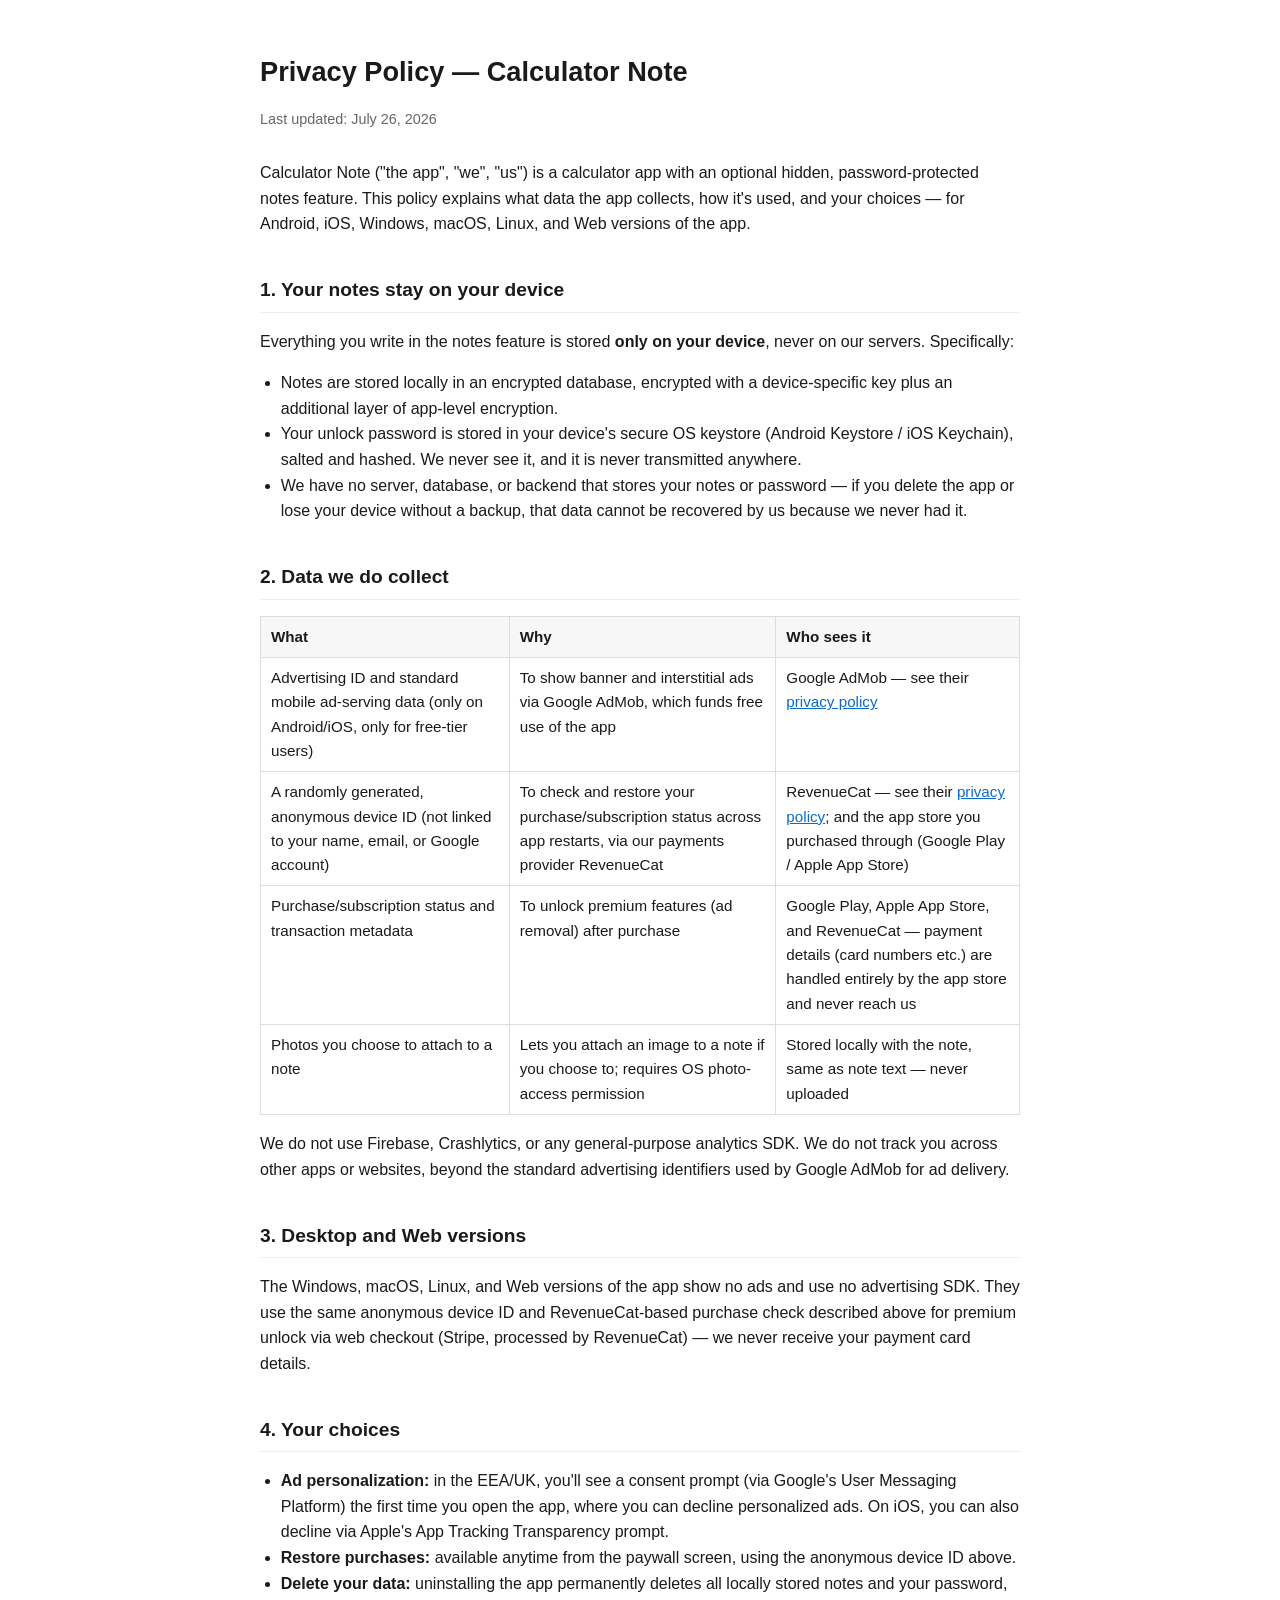
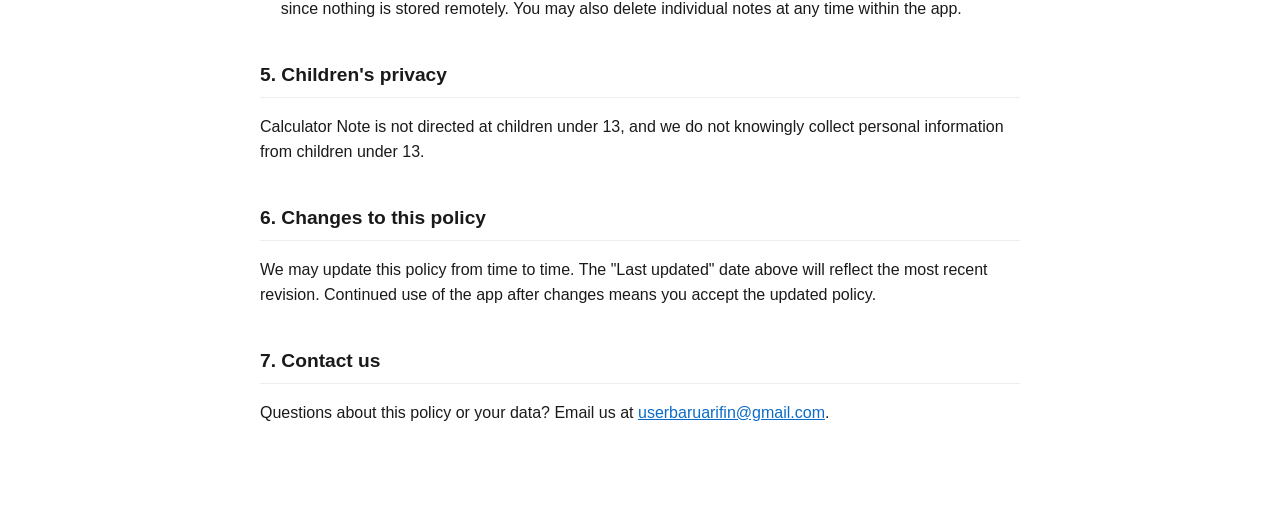
==== privacy_policy.html @ f658d372 "Add files via upload" ====
<!doctype html>
<html lang="en">
<head>
<meta charset="utf-8">
<meta name="viewport" content="width=device-width, initial-scale=1">
<title>Privacy Policy — Calculator Note</title>
<style>
  body { font-family: -apple-system, BlinkMacSystemFont, "Segoe UI", Roboto, Helvetica, Arial, sans-serif; max-width: 760px; margin: 0 auto; padding: 32px 20px 80px; line-height: 1.6; color: #1a1a1a; }
  h1 { font-size: 1.7em; margin-bottom: 0.2em; }
  .updated { color: #666; font-size: 0.9em; margin-bottom: 2em; }
  h2 { font-size: 1.2em; margin-top: 2em; border-bottom: 1px solid #eee; padding-bottom: 0.3em; }
  table { border-collapse: collapse; width: 100%; margin: 1em 0; }
  th, td { text-align: left; padding: 8px 10px; border: 1px solid #ddd; font-size: 0.95em; vertical-align: top; }
  th { background: #f7f7f7; }
  code { background: #f2f2f2; padding: 1px 5px; border-radius: 3px; font-size: 0.9em; }
  a { color: #0b6bcb; }
  ul { padding-left: 1.3em; }
</style>
</head>
<body>

<h1>Privacy Policy — Calculator Note</h1>
<p class="updated">Last updated: July 26, 2026</p>

<p>Calculator Note ("the app", "we", "us") is a calculator app with an optional hidden, password-protected notes feature. This policy explains what data the app collects, how it's used, and your choices — for Android, iOS, Windows, macOS, Linux, and Web versions of the app.</p>

<h2>1. Your notes stay on your device</h2>
<p>Everything you write in the notes feature is stored <strong>only on your device</strong>, never on our servers. Specifically:</p>
<ul>
  <li>Notes are stored locally in an encrypted database, encrypted with a device-specific key plus an additional layer of app-level encryption.</li>
  <li>Your unlock password is stored in your device's secure OS keystore (Android Keystore / iOS Keychain), salted and hashed. We never see it, and it is never transmitted anywhere.</li>
  <li>We have no server, database, or backend that stores your notes or password — if you delete the app or lose your device without a backup, that data cannot be recovered by us because we never had it.</li>
</ul>

<h2>2. Data we do collect</h2>
<table>
  <tr><th>What</th><th>Why</th><th>Who sees it</th></tr>
  <tr>
    <td>Advertising ID and standard mobile ad-serving data (only on Android/iOS, only for free-tier users)</td>
    <td>To show banner and interstitial ads via Google AdMob, which funds free use of the app</td>
    <td>Google AdMob — see their <a href="https://policies.google.com/privacy" target="_blank" rel="noopener">privacy policy</a></td>
  </tr>
  <tr>
    <td>A randomly generated, anonymous device ID (not linked to your name, email, or Google account)</td>
    <td>To check and restore your purchase/subscription status across app restarts, via our payments provider RevenueCat</td>
    <td>RevenueCat — see their <a href="https://www.revenuecat.com/privacy" target="_blank" rel="noopener">privacy policy</a>; and the app store you purchased through (Google Play / Apple App Store)</td>
  </tr>
  <tr>
    <td>Purchase/subscription status and transaction metadata</td>
    <td>To unlock premium features (ad removal) after purchase</td>
    <td>Google Play, Apple App Store, and RevenueCat — payment details (card numbers etc.) are handled entirely by the app store and never reach us</td>
  </tr>
  <tr>
    <td>Photos you choose to attach to a note</td>
    <td>Lets you attach an image to a note if you choose to; requires OS photo-access permission</td>
    <td>Stored locally with the note, same as note text — never uploaded</td>
  </tr>
</table>

<p>We do not use Firebase, Crashlytics, or any general-purpose analytics SDK. We do not track you across other apps or websites, beyond the standard advertising identifiers used by Google AdMob for ad delivery.</p>

<h2>3. Desktop and Web versions</h2>
<p>The Windows, macOS, Linux, and Web versions of the app show no ads and use no advertising SDK. They use the same anonymous device ID and RevenueCat-based purchase check described above for premium unlock via web checkout (Stripe, processed by RevenueCat) — we never receive your payment card details.</p>

<h2>4. Your choices</h2>
<ul>
  <li><strong>Ad personalization:</strong> in the EEA/UK, you'll see a consent prompt (via Google's User Messaging Platform) the first time you open the app, where you can decline personalized ads. On iOS, you can also decline via Apple's App Tracking Transparency prompt.</li>
  <li><strong>Restore purchases:</strong> available anytime from the paywall screen, using the anonymous device ID above.</li>
  <li><strong>Delete your data:</strong> uninstalling the app permanently deletes all locally stored notes and your password, since nothing is stored remotely. You may also delete individual notes at any time within the app.</li>
</ul>

<h2>5. Children's privacy</h2>
<p>Calculator Note is not directed at children under 13, and we do not knowingly collect personal information from children under 13.</p>

<h2>6. Changes to this policy</h2>
<p>We may update this policy from time to time. The "Last updated" date above will reflect the most recent revision. Continued use of the app after changes means you accept the updated policy.</p>

<h2>7. Contact us</h2>
<p>Questions about this policy or your data? Email us at <a href="mailto:userbaruarifin@gmail.com">userbaruarifin@gmail.com</a>.</p>

</body>
</html>
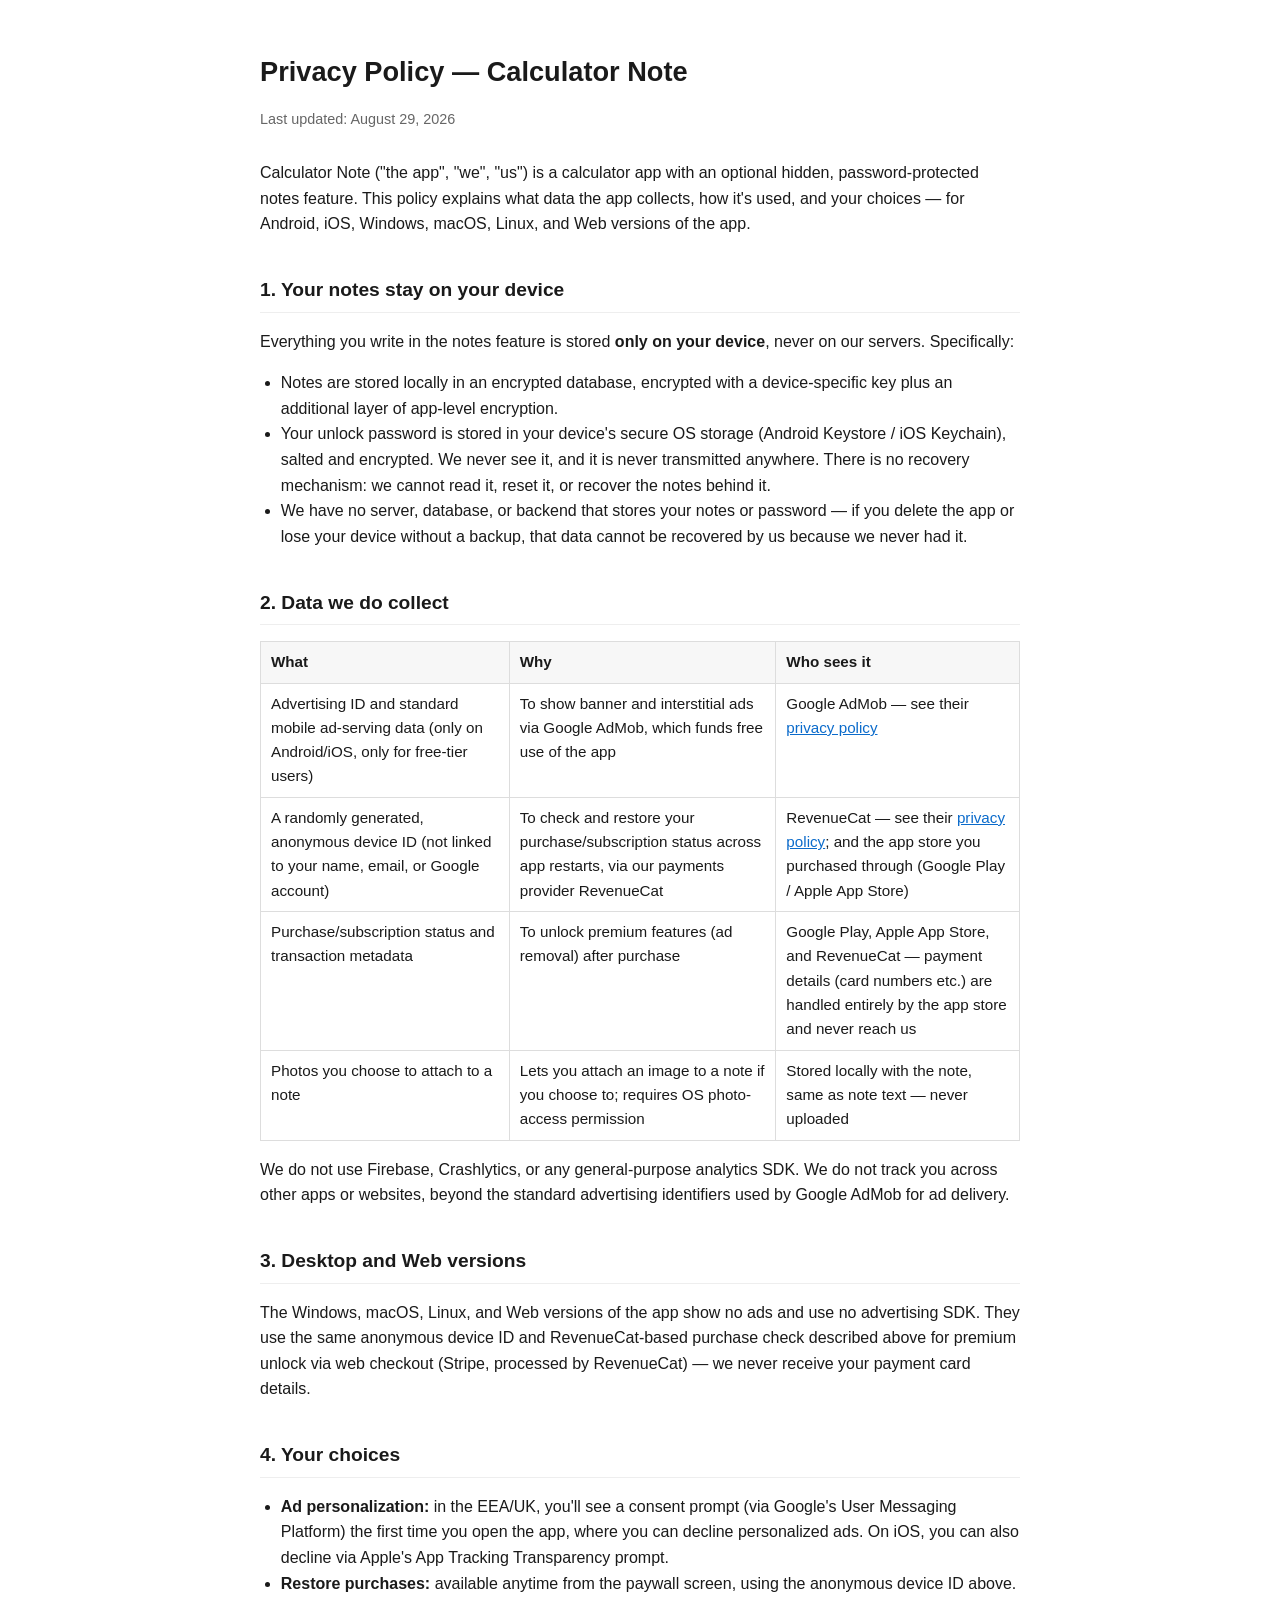
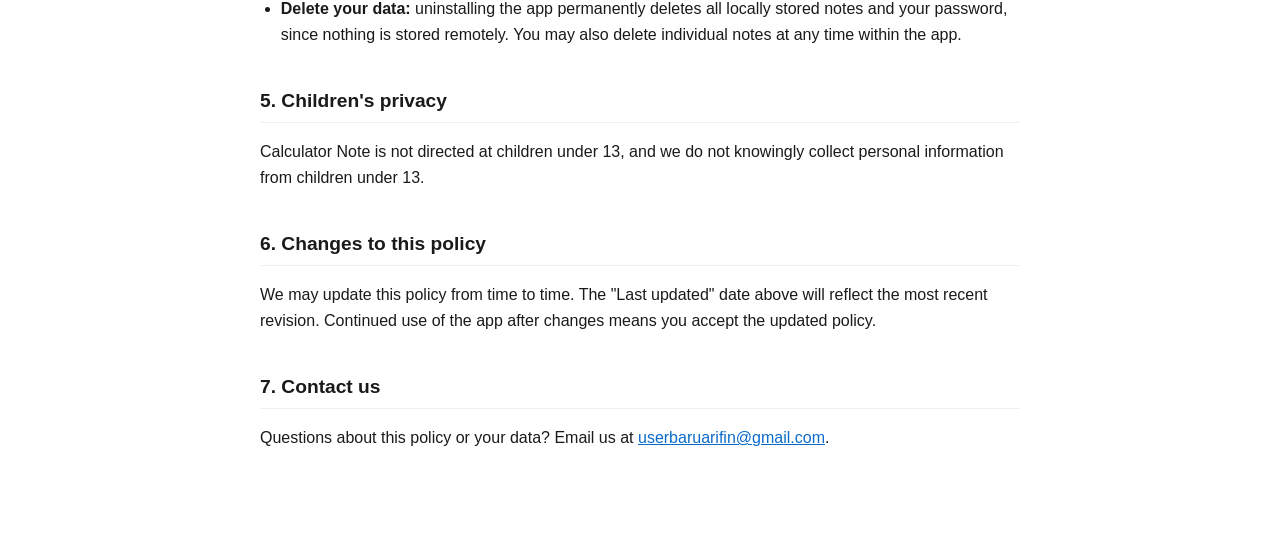
==== commit 2d9a3638: "Correct how the unlock password is actually stored The policy said "salted and hashed". It is salted" ====
--- a/privacy_policy.html
+++ b/privacy_policy.html
@@ -20,7 +20,7 @@
 <body>
 
 <h1>Privacy Policy — Calculator Note</h1>
-<p class="updated">Last updated: July 26, 2026</p>
+<p class="updated">Last updated: August 29, 2026</p>
 
 <p>Calculator Note ("the app", "we", "us") is a calculator app with an optional hidden, password-protected notes feature. This policy explains what data the app collects, how it's used, and your choices — for Android, iOS, Windows, macOS, Linux, and Web versions of the app.</p>
 
@@ -28,7 +28,7 @@
 <p>Everything you write in the notes feature is stored <strong>only on your device</strong>, never on our servers. Specifically:</p>
 <ul>
   <li>Notes are stored locally in an encrypted database, encrypted with a device-specific key plus an additional layer of app-level encryption.</li>
-  <li>Your unlock password is stored in your device's secure OS keystore (Android Keystore / iOS Keychain), salted and hashed. We never see it, and it is never transmitted anywhere.</li>
+  <li>Your unlock password is stored in your device's secure OS storage (Android Keystore / iOS Keychain), salted and encrypted. We never see it, and it is never transmitted anywhere. There is no recovery mechanism: we cannot read it, reset it, or recover the notes behind it.</li>
   <li>We have no server, database, or backend that stores your notes or password — if you delete the app or lose your device without a backup, that data cannot be recovered by us because we never had it.</li>
 </ul>
 
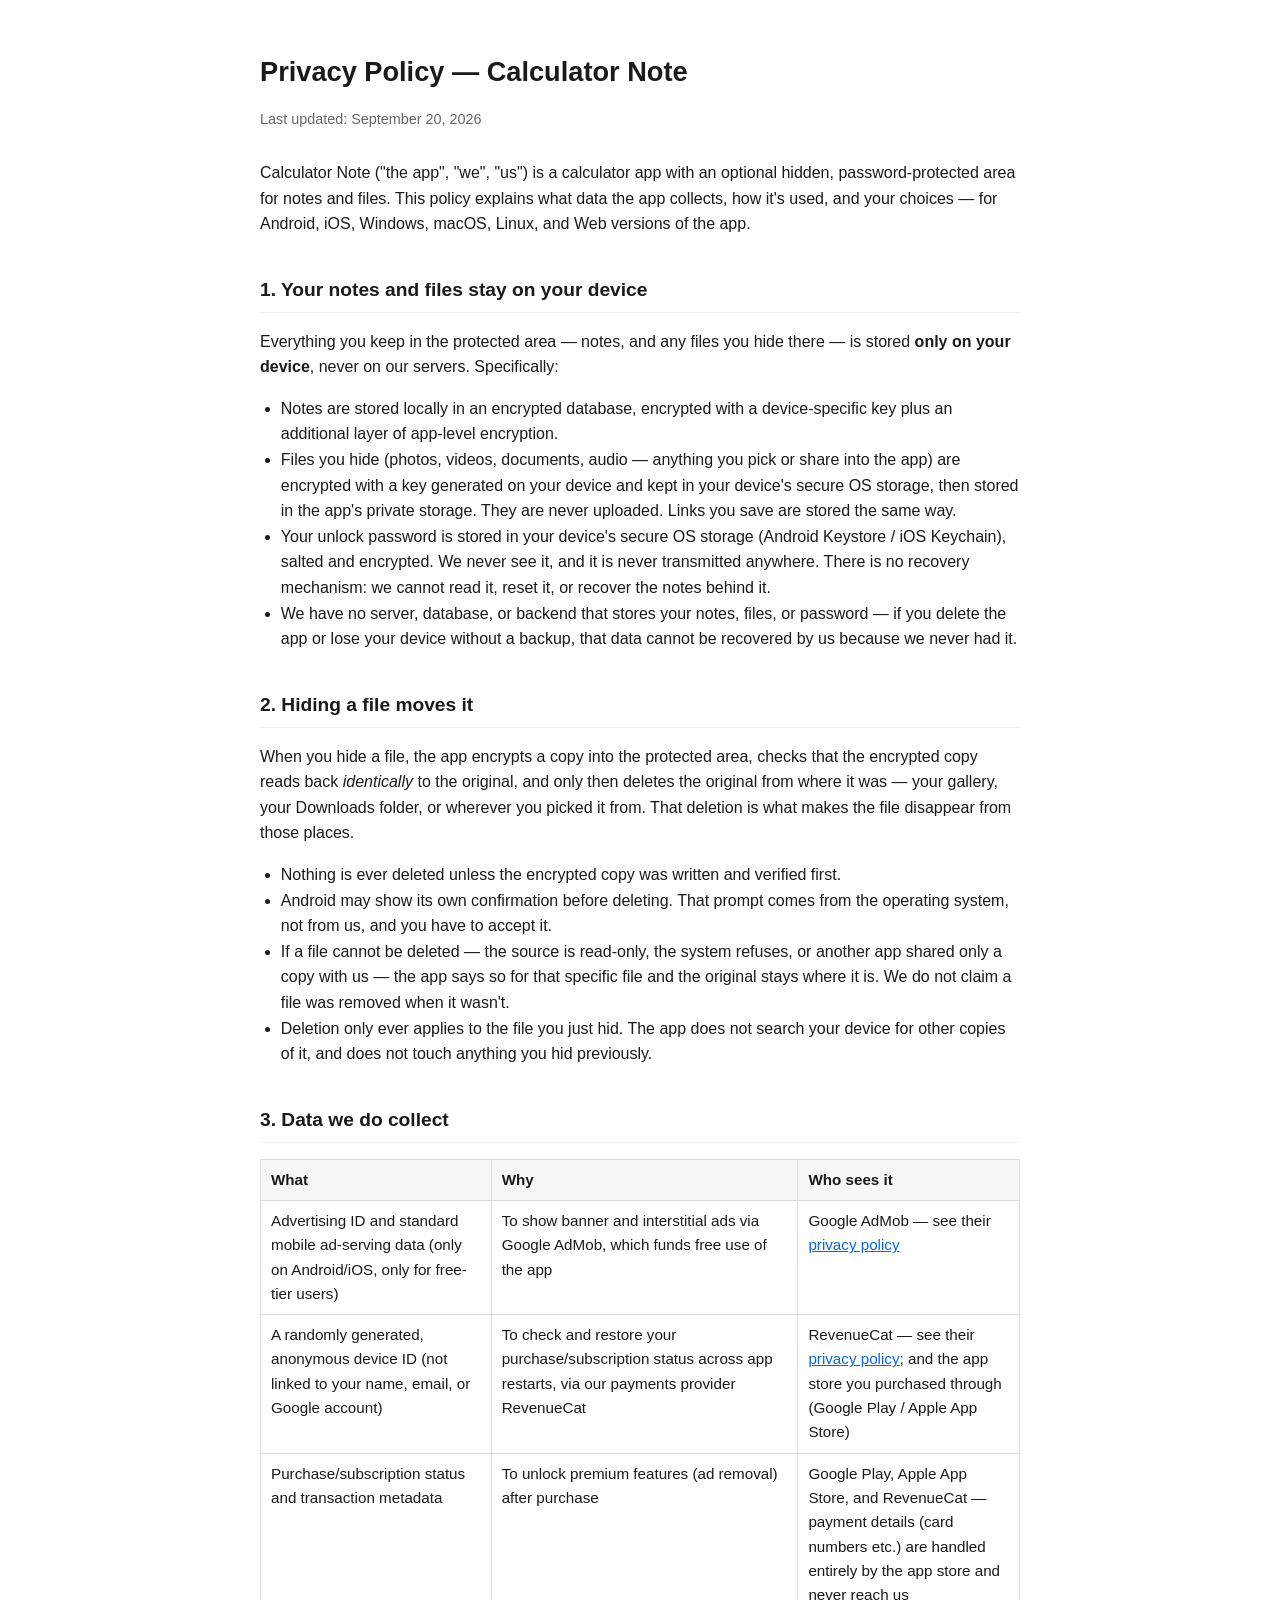
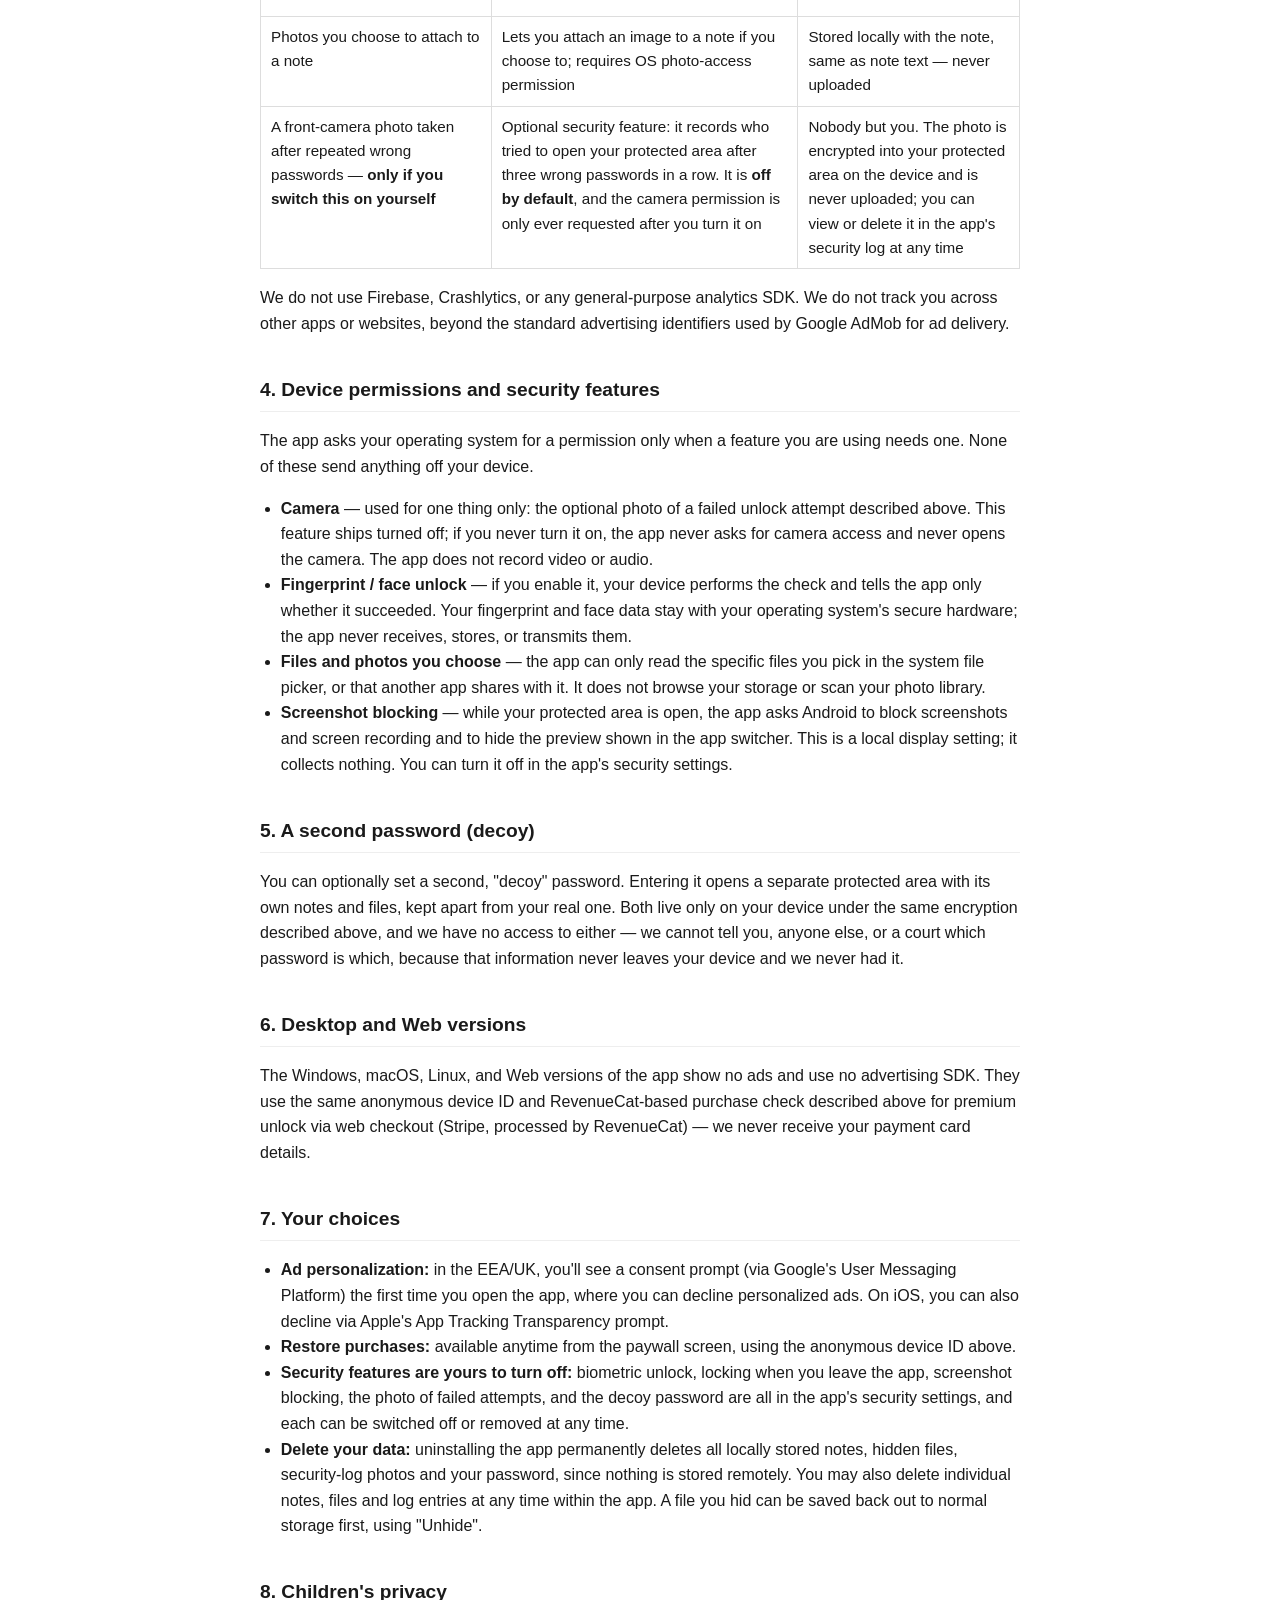
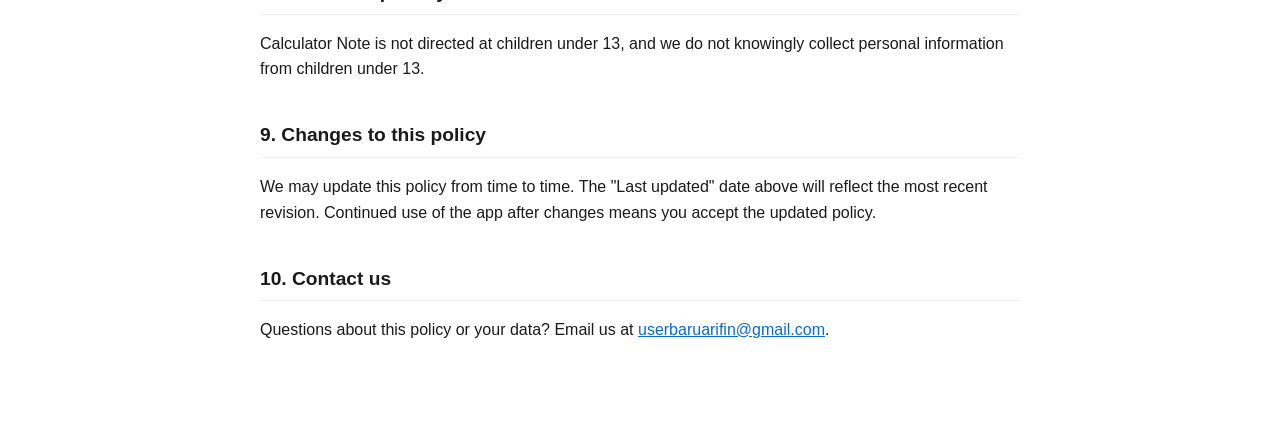
==== commit 6da7c424: "Disclose the vault's new file, camera and security features The app gained a hidden-file vault, shar" ====
--- a/privacy_policy.html
+++ b/privacy_policy.html
@@ -20,19 +20,29 @@
 <body>
 
 <h1>Privacy Policy — Calculator Note</h1>
-<p class="updated">Last updated: August 29, 2026</p>
+<p class="updated">Last updated: September 20, 2026</p>
 
-<p>Calculator Note ("the app", "we", "us") is a calculator app with an optional hidden, password-protected notes feature. This policy explains what data the app collects, how it's used, and your choices — for Android, iOS, Windows, macOS, Linux, and Web versions of the app.</p>
+<p>Calculator Note ("the app", "we", "us") is a calculator app with an optional hidden, password-protected area for notes and files. This policy explains what data the app collects, how it's used, and your choices — for Android, iOS, Windows, macOS, Linux, and Web versions of the app.</p>
 
-<h2>1. Your notes stay on your device</h2>
-<p>Everything you write in the notes feature is stored <strong>only on your device</strong>, never on our servers. Specifically:</p>
+<h2>1. Your notes and files stay on your device</h2>
+<p>Everything you keep in the protected area — notes, and any files you hide there — is stored <strong>only on your device</strong>, never on our servers. Specifically:</p>
 <ul>
   <li>Notes are stored locally in an encrypted database, encrypted with a device-specific key plus an additional layer of app-level encryption.</li>
+  <li>Files you hide (photos, videos, documents, audio — anything you pick or share into the app) are encrypted with a key generated on your device and kept in your device's secure OS storage, then stored in the app's private storage. They are never uploaded. Links you save are stored the same way.</li>
   <li>Your unlock password is stored in your device's secure OS storage (Android Keystore / iOS Keychain), salted and encrypted. We never see it, and it is never transmitted anywhere. There is no recovery mechanism: we cannot read it, reset it, or recover the notes behind it.</li>
-  <li>We have no server, database, or backend that stores your notes or password — if you delete the app or lose your device without a backup, that data cannot be recovered by us because we never had it.</li>
+  <li>We have no server, database, or backend that stores your notes, files, or password — if you delete the app or lose your device without a backup, that data cannot be recovered by us because we never had it.</li>
 </ul>
 
-<h2>2. Data we do collect</h2>
+<h2>2. Hiding a file moves it</h2>
+<p>When you hide a file, the app encrypts a copy into the protected area, checks that the encrypted copy reads back <em>identically</em> to the original, and only then deletes the original from where it was — your gallery, your Downloads folder, or wherever you picked it from. That deletion is what makes the file disappear from those places.</p>
+<ul>
+  <li>Nothing is ever deleted unless the encrypted copy was written and verified first.</li>
+  <li>Android may show its own confirmation before deleting. That prompt comes from the operating system, not from us, and you have to accept it.</li>
+  <li>If a file cannot be deleted — the source is read-only, the system refuses, or another app shared only a copy with us — the app says so for that specific file and the original stays where it is. We do not claim a file was removed when it wasn't.</li>
+  <li>Deletion only ever applies to the file you just hid. The app does not search your device for other copies of it, and does not touch anything you hid previously.</li>
+</ul>
+
+<h2>3. Data we do collect</h2>
 <table>
   <tr><th>What</th><th>Why</th><th>Who sees it</th></tr>
   <tr>
@@ -55,27 +65,45 @@
     <td>Lets you attach an image to a note if you choose to; requires OS photo-access permission</td>
     <td>Stored locally with the note, same as note text — never uploaded</td>
   </tr>
+  <tr>
+    <td>A front-camera photo taken after repeated wrong passwords — <strong>only if you switch this on yourself</strong></td>
+    <td>Optional security feature: it records who tried to open your protected area after three wrong passwords in a row. It is <strong>off by default</strong>, and the camera permission is only ever requested after you turn it on</td>
+    <td>Nobody but you. The photo is encrypted into your protected area on the device and is never uploaded; you can view or delete it in the app's security log at any time</td>
+  </tr>
 </table>
 
 <p>We do not use Firebase, Crashlytics, or any general-purpose analytics SDK. We do not track you across other apps or websites, beyond the standard advertising identifiers used by Google AdMob for ad delivery.</p>
 
-<h2>3. Desktop and Web versions</h2>
+<h2>4. Device permissions and security features</h2>
+<p>The app asks your operating system for a permission only when a feature you are using needs one. None of these send anything off your device.</p>
+<ul>
+  <li><strong>Camera</strong> — used for one thing only: the optional photo of a failed unlock attempt described above. This feature ships turned off; if you never turn it on, the app never asks for camera access and never opens the camera. The app does not record video or audio.</li>
+  <li><strong>Fingerprint / face unlock</strong> — if you enable it, your device performs the check and tells the app only whether it succeeded. Your fingerprint and face data stay with your operating system's secure hardware; the app never receives, stores, or transmits them.</li>
+  <li><strong>Files and photos you choose</strong> — the app can only read the specific files you pick in the system file picker, or that another app shares with it. It does not browse your storage or scan your photo library.</li>
+  <li><strong>Screenshot blocking</strong> — while your protected area is open, the app asks Android to block screenshots and screen recording and to hide the preview shown in the app switcher. This is a local display setting; it collects nothing. You can turn it off in the app's security settings.</li>
+</ul>
+
+<h2>5. A second password (decoy)</h2>
+<p>You can optionally set a second, "decoy" password. Entering it opens a separate protected area with its own notes and files, kept apart from your real one. Both live only on your device under the same encryption described above, and we have no access to either — we cannot tell you, anyone else, or a court which password is which, because that information never leaves your device and we never had it.</p>
+
+<h2>6. Desktop and Web versions</h2>
 <p>The Windows, macOS, Linux, and Web versions of the app show no ads and use no advertising SDK. They use the same anonymous device ID and RevenueCat-based purchase check described above for premium unlock via web checkout (Stripe, processed by RevenueCat) — we never receive your payment card details.</p>
 
-<h2>4. Your choices</h2>
+<h2>7. Your choices</h2>
 <ul>
   <li><strong>Ad personalization:</strong> in the EEA/UK, you'll see a consent prompt (via Google's User Messaging Platform) the first time you open the app, where you can decline personalized ads. On iOS, you can also decline via Apple's App Tracking Transparency prompt.</li>
   <li><strong>Restore purchases:</strong> available anytime from the paywall screen, using the anonymous device ID above.</li>
-  <li><strong>Delete your data:</strong> uninstalling the app permanently deletes all locally stored notes and your password, since nothing is stored remotely. You may also delete individual notes at any time within the app.</li>
+  <li><strong>Security features are yours to turn off:</strong> biometric unlock, locking when you leave the app, screenshot blocking, the photo of failed attempts, and the decoy password are all in the app's security settings, and each can be switched off or removed at any time.</li>
+  <li><strong>Delete your data:</strong> uninstalling the app permanently deletes all locally stored notes, hidden files, security-log photos and your password, since nothing is stored remotely. You may also delete individual notes, files and log entries at any time within the app. A file you hid can be saved back out to normal storage first, using "Unhide".</li>
 </ul>
 
-<h2>5. Children's privacy</h2>
+<h2>8. Children's privacy</h2>
 <p>Calculator Note is not directed at children under 13, and we do not knowingly collect personal information from children under 13.</p>
 
-<h2>6. Changes to this policy</h2>
+<h2>9. Changes to this policy</h2>
 <p>We may update this policy from time to time. The "Last updated" date above will reflect the most recent revision. Continued use of the app after changes means you accept the updated policy.</p>
 
-<h2>7. Contact us</h2>
+<h2>10. Contact us</h2>
 <p>Questions about this policy or your data? Email us at <a href="mailto:userbaruarifin@gmail.com">userbaruarifin@gmail.com</a>.</p>
 
 </body>
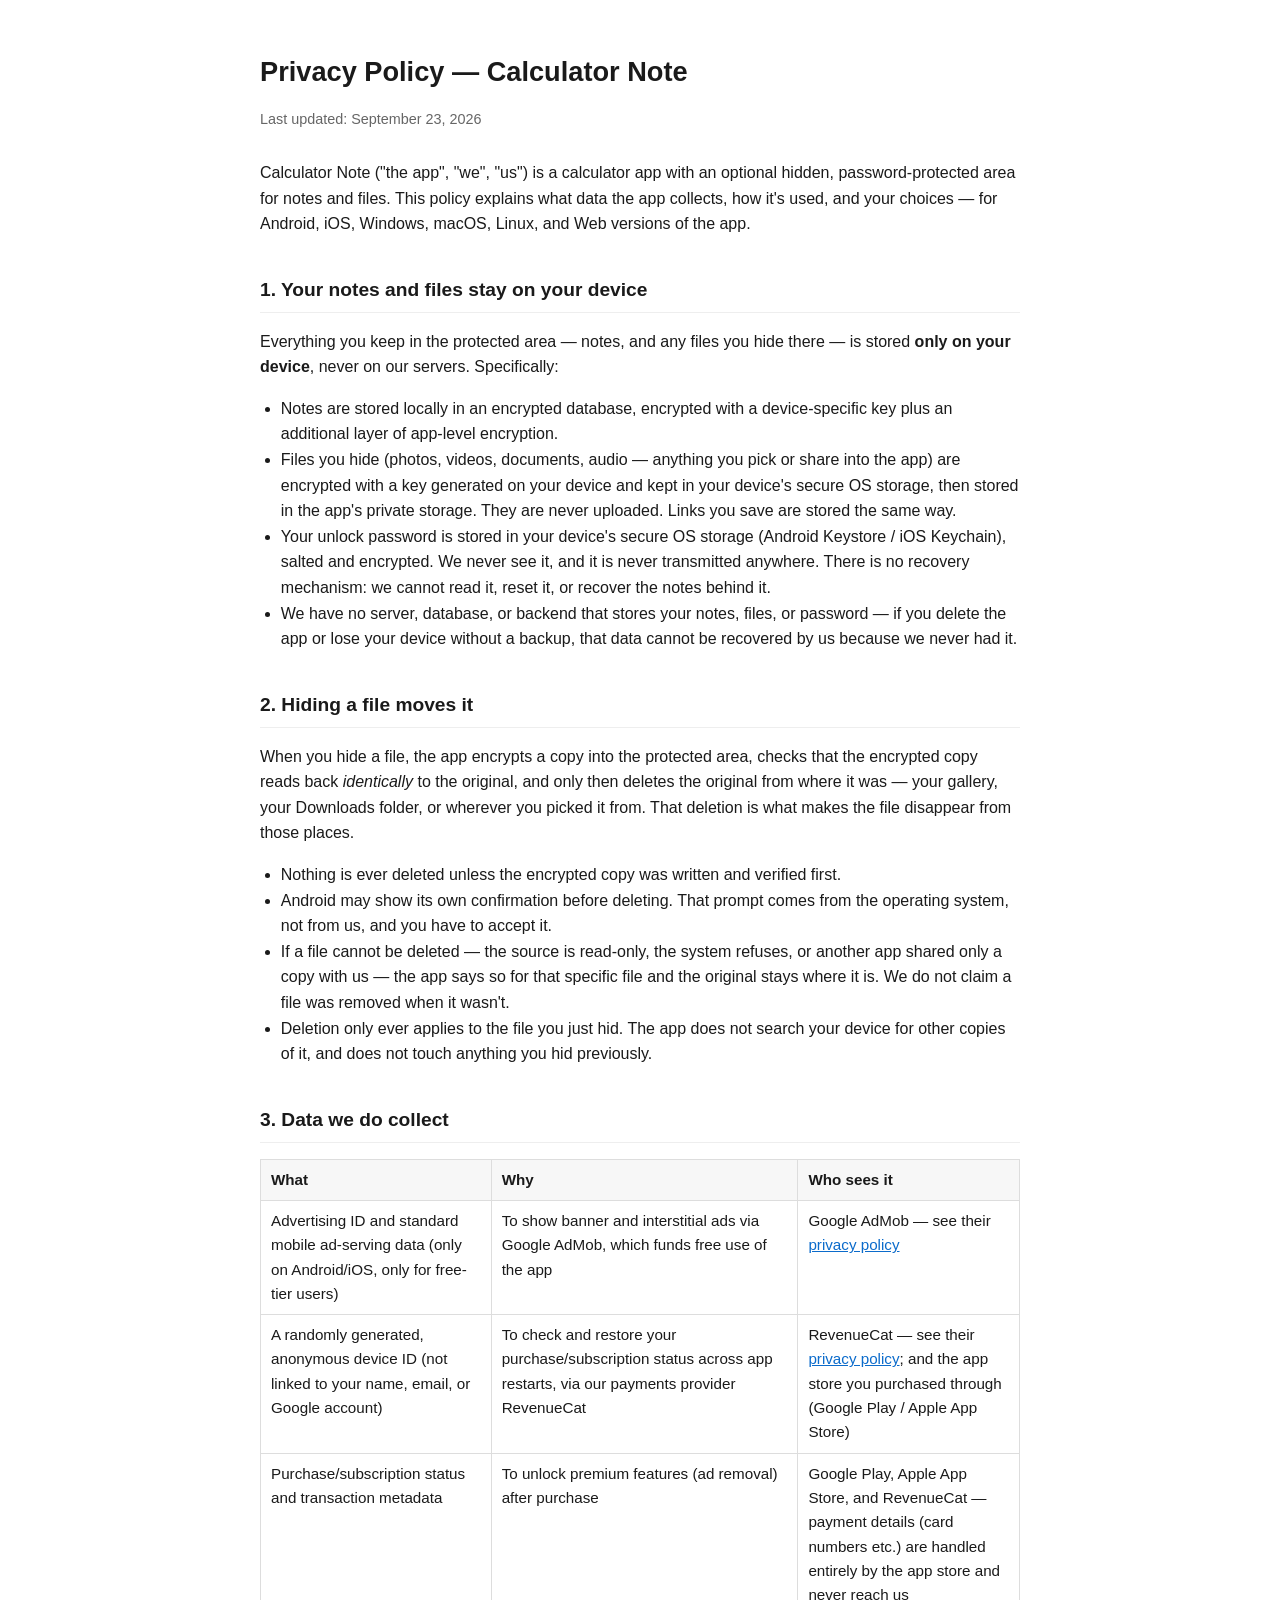
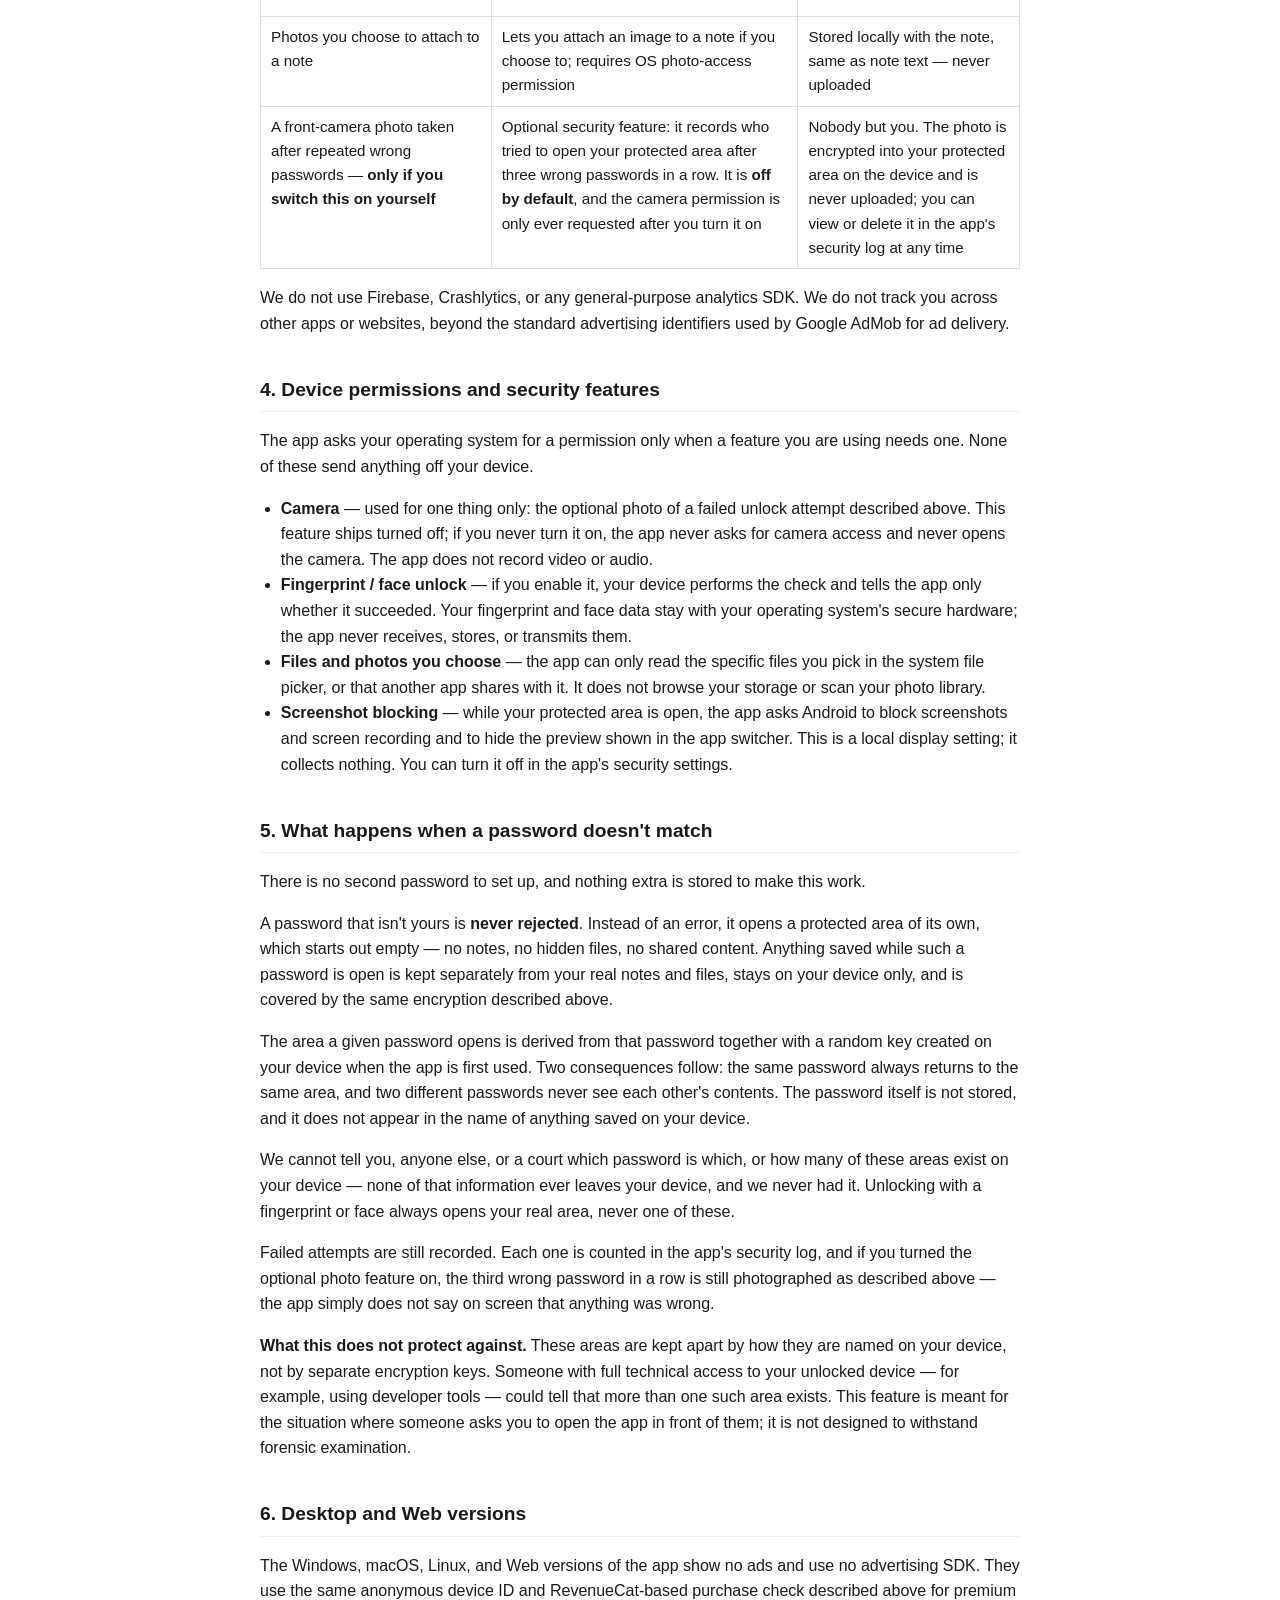
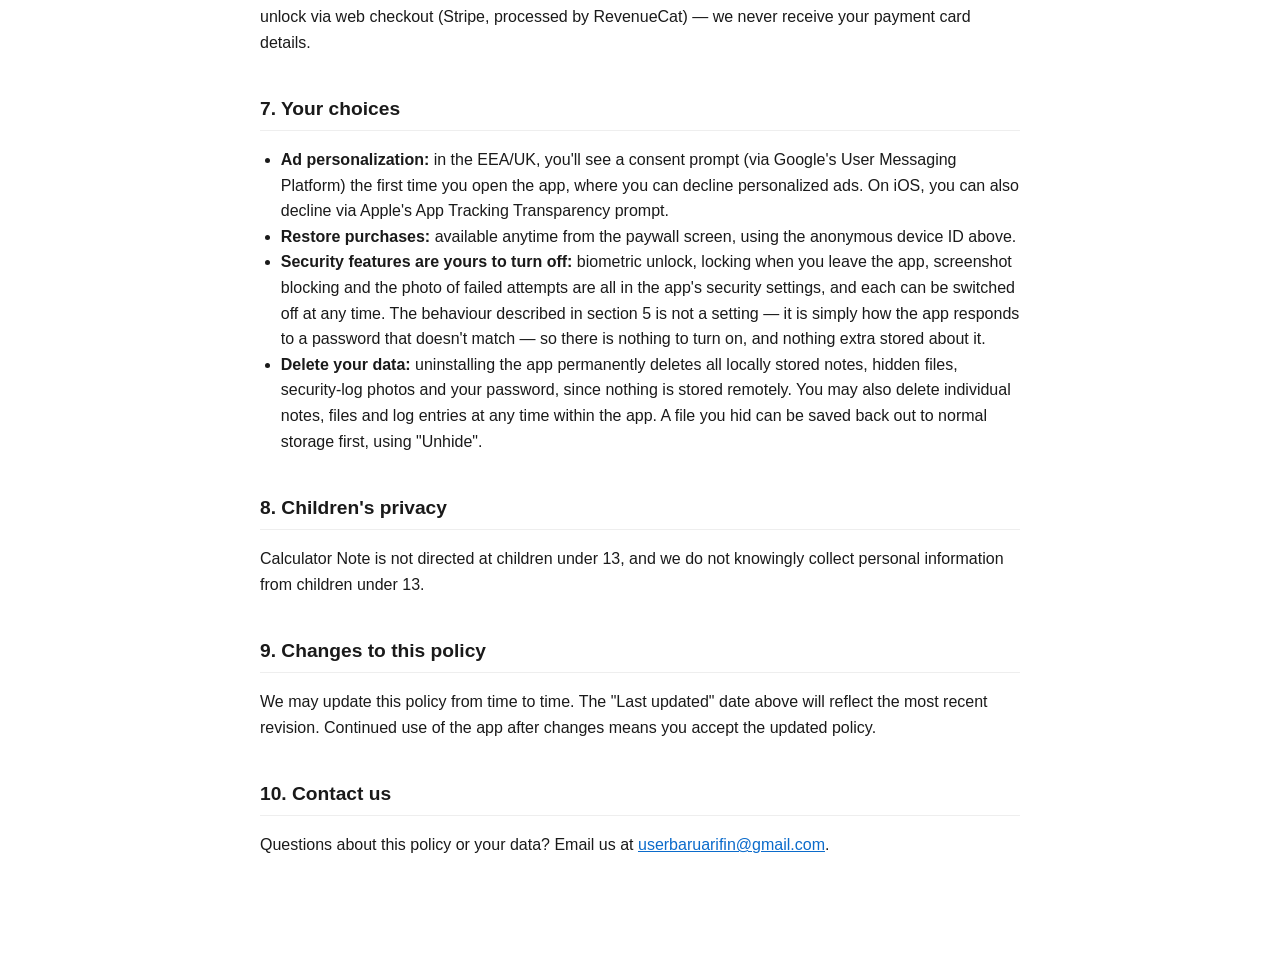
==== commit c284809b: "Replace the decoy-password section with what the app actually does The decoy password was removed fr" ====
--- a/privacy_policy.html
+++ b/privacy_policy.html
@@ -20,7 +20,7 @@
 <body>
 
 <h1>Privacy Policy — Calculator Note</h1>
-<p class="updated">Last updated: September 20, 2026</p>
+<p class="updated">Last updated: September 23, 2026</p>
 
 <p>Calculator Note ("the app", "we", "us") is a calculator app with an optional hidden, password-protected area for notes and files. This policy explains what data the app collects, how it's used, and your choices — for Android, iOS, Windows, macOS, Linux, and Web versions of the app.</p>
 
@@ -83,8 +83,13 @@
   <li><strong>Screenshot blocking</strong> — while your protected area is open, the app asks Android to block screenshots and screen recording and to hide the preview shown in the app switcher. This is a local display setting; it collects nothing. You can turn it off in the app's security settings.</li>
 </ul>
 
-<h2>5. A second password (decoy)</h2>
-<p>You can optionally set a second, "decoy" password. Entering it opens a separate protected area with its own notes and files, kept apart from your real one. Both live only on your device under the same encryption described above, and we have no access to either — we cannot tell you, anyone else, or a court which password is which, because that information never leaves your device and we never had it.</p>
+<h2>5. What happens when a password doesn't match</h2>
+<p>There is no second password to set up, and nothing extra is stored to make this work.</p>
+<p>A password that isn't yours is <strong>never rejected</strong>. Instead of an error, it opens a protected area of its own, which starts out empty — no notes, no hidden files, no shared content. Anything saved while such a password is open is kept separately from your real notes and files, stays on your device only, and is covered by the same encryption described above.</p>
+<p>The area a given password opens is derived from that password together with a random key created on your device when the app is first used. Two consequences follow: the same password always returns to the same area, and two different passwords never see each other's contents. The password itself is not stored, and it does not appear in the name of anything saved on your device.</p>
+<p>We cannot tell you, anyone else, or a court which password is which, or how many of these areas exist on your device — none of that information ever leaves your device, and we never had it. Unlocking with a fingerprint or face always opens your real area, never one of these.</p>
+<p>Failed attempts are still recorded. Each one is counted in the app's security log, and if you turned the optional photo feature on, the third wrong password in a row is still photographed as described above — the app simply does not say on screen that anything was wrong.</p>
+<p><strong>What this does not protect against.</strong> These areas are kept apart by how they are named on your device, not by separate encryption keys. Someone with full technical access to your unlocked device — for example, using developer tools — could tell that more than one such area exists. This feature is meant for the situation where someone asks you to open the app in front of them; it is not designed to withstand forensic examination.</p>
 
 <h2>6. Desktop and Web versions</h2>
 <p>The Windows, macOS, Linux, and Web versions of the app show no ads and use no advertising SDK. They use the same anonymous device ID and RevenueCat-based purchase check described above for premium unlock via web checkout (Stripe, processed by RevenueCat) — we never receive your payment card details.</p>
@@ -93,7 +98,7 @@
 <ul>
   <li><strong>Ad personalization:</strong> in the EEA/UK, you'll see a consent prompt (via Google's User Messaging Platform) the first time you open the app, where you can decline personalized ads. On iOS, you can also decline via Apple's App Tracking Transparency prompt.</li>
   <li><strong>Restore purchases:</strong> available anytime from the paywall screen, using the anonymous device ID above.</li>
-  <li><strong>Security features are yours to turn off:</strong> biometric unlock, locking when you leave the app, screenshot blocking, the photo of failed attempts, and the decoy password are all in the app's security settings, and each can be switched off or removed at any time.</li>
+  <li><strong>Security features are yours to turn off:</strong> biometric unlock, locking when you leave the app, screenshot blocking and the photo of failed attempts are all in the app's security settings, and each can be switched off at any time. The behaviour described in section 5 is not a setting — it is simply how the app responds to a password that doesn't match — so there is nothing to turn on, and nothing extra stored about it.</li>
   <li><strong>Delete your data:</strong> uninstalling the app permanently deletes all locally stored notes, hidden files, security-log photos and your password, since nothing is stored remotely. You may also delete individual notes, files and log entries at any time within the app. A file you hid can be saved back out to normal storage first, using "Unhide".</li>
 </ul>
 
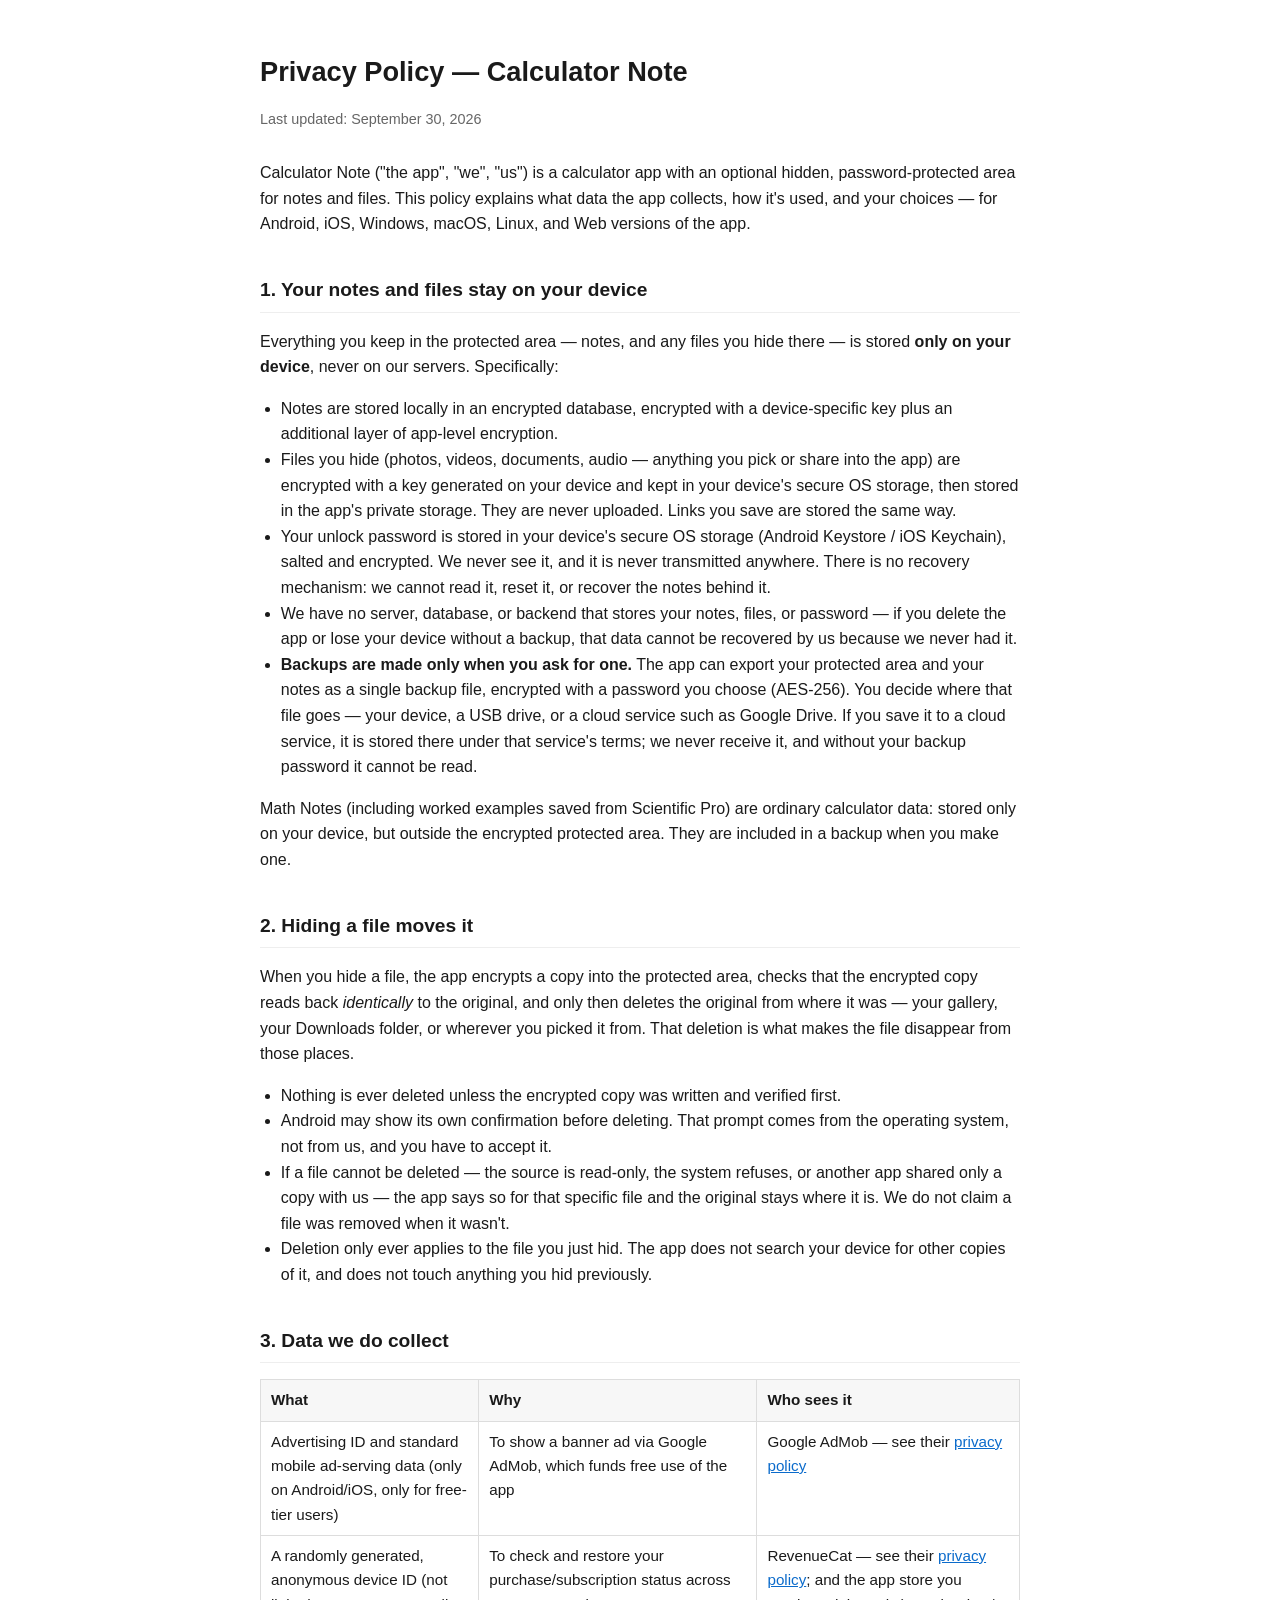
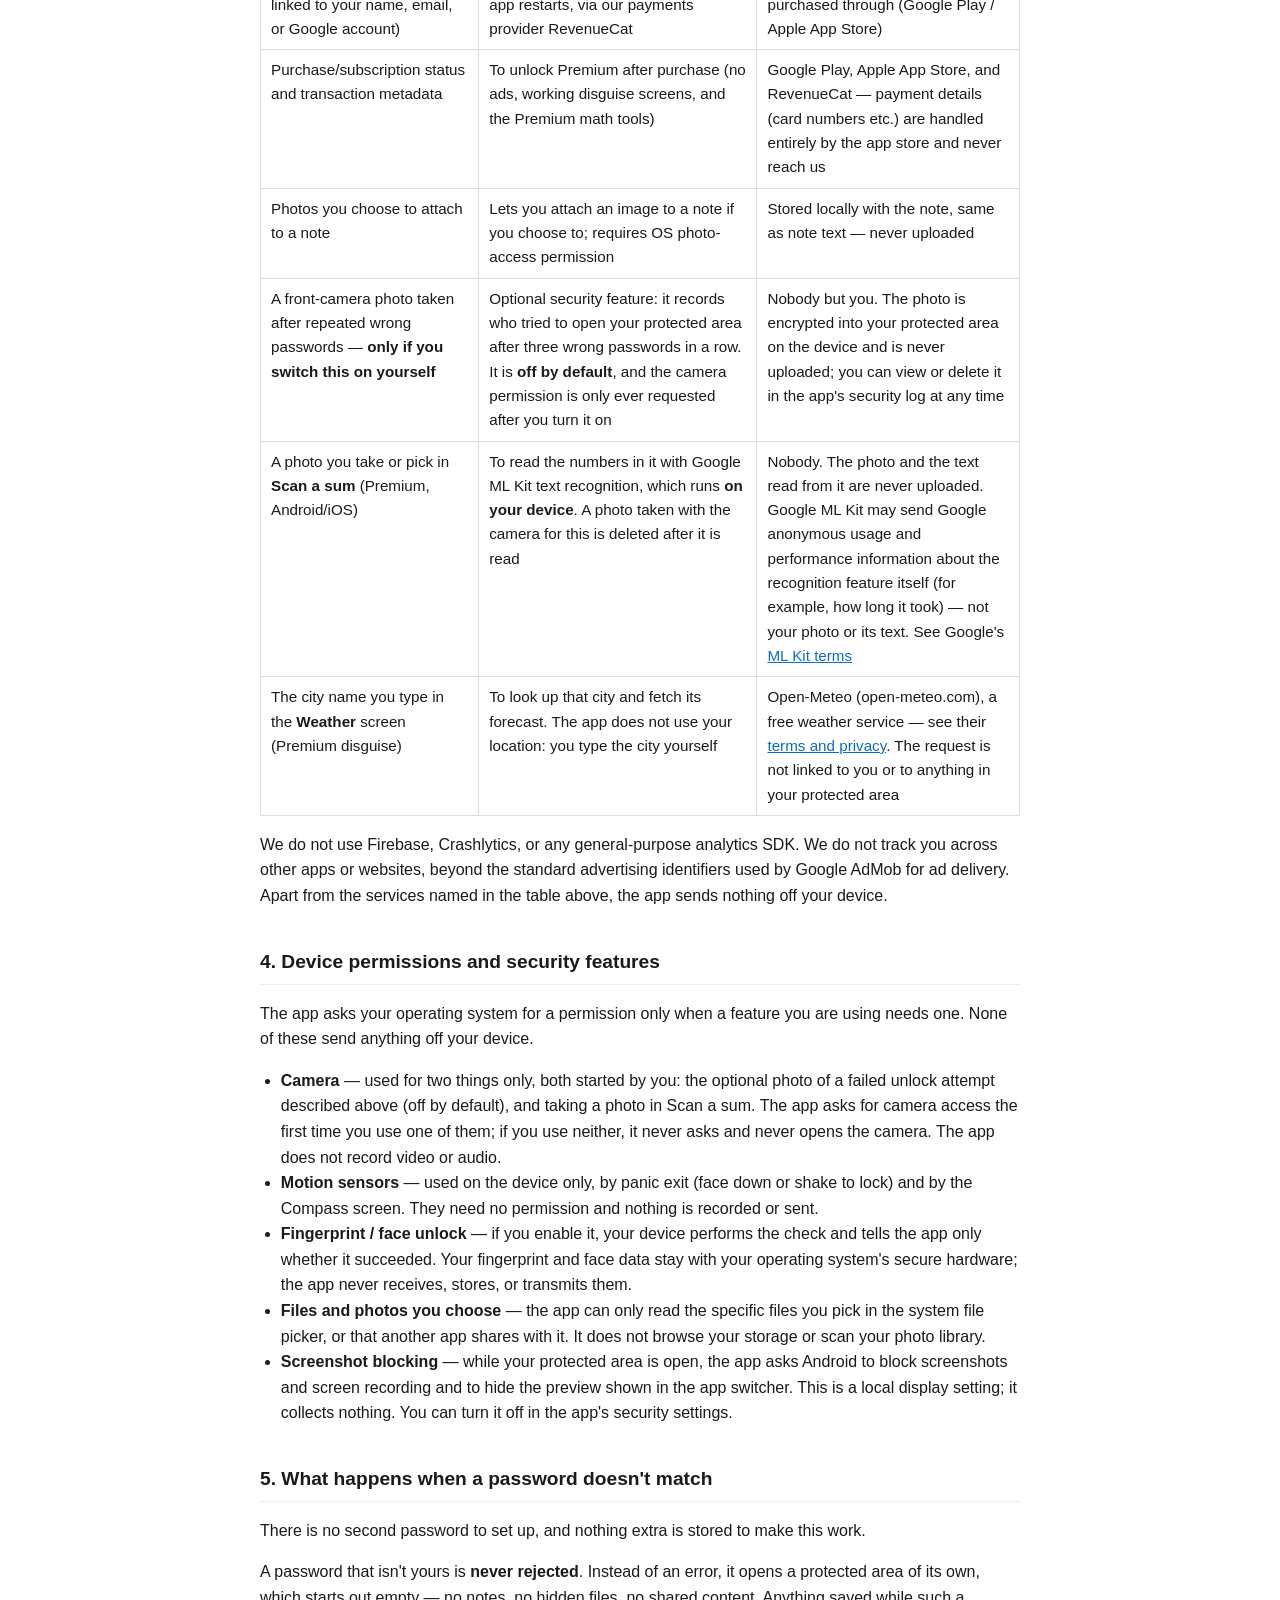
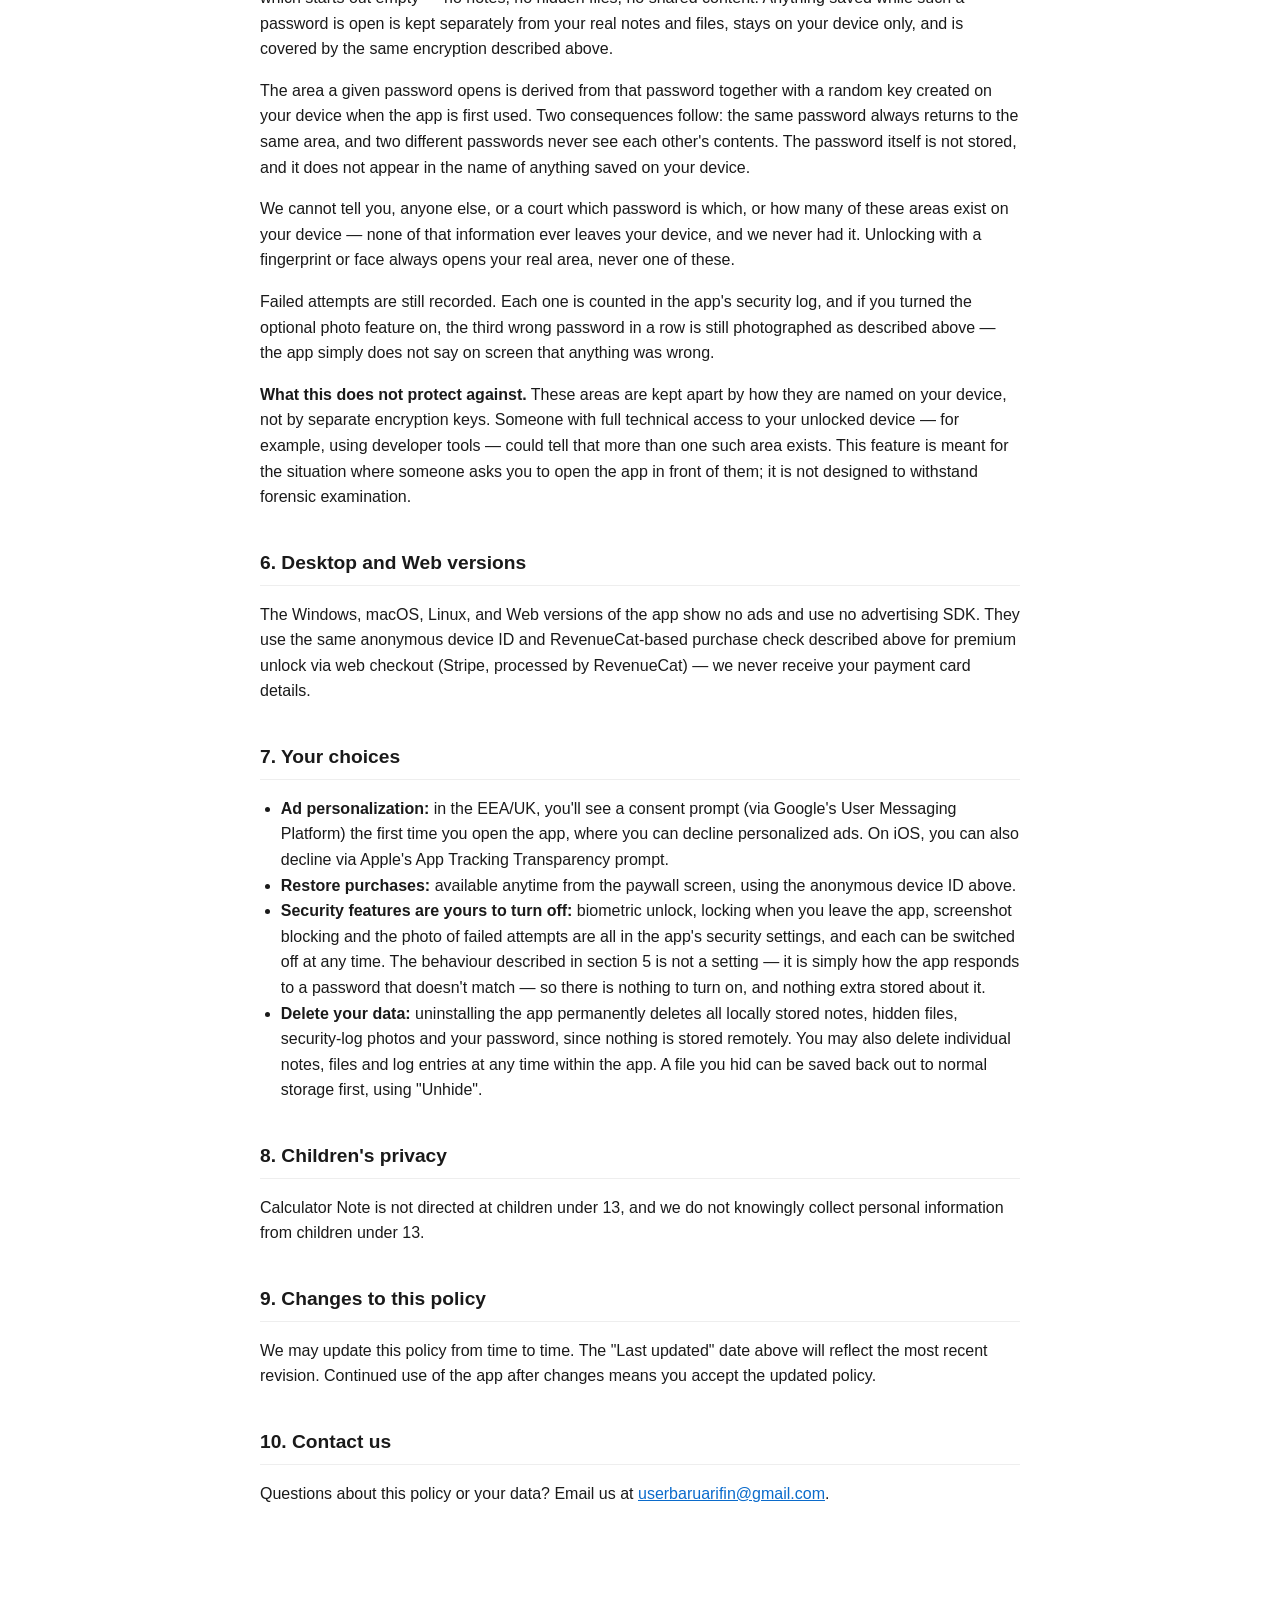
==== commit 959295c5: "Disclose backups, Scan a sum, Weather and sensors; describe current Premium Privacy policy: backups " ====
--- a/privacy_policy.html
+++ b/privacy_policy.html
@@ -20,7 +20,7 @@
 <body>
 
 <h1>Privacy Policy — Calculator Note</h1>
-<p class="updated">Last updated: September 23, 2026</p>
+<p class="updated">Last updated: September 30, 2026</p>
 
 <p>Calculator Note ("the app", "we", "us") is a calculator app with an optional hidden, password-protected area for notes and files. This policy explains what data the app collects, how it's used, and your choices — for Android, iOS, Windows, macOS, Linux, and Web versions of the app.</p>
 
@@ -31,7 +31,9 @@
   <li>Files you hide (photos, videos, documents, audio — anything you pick or share into the app) are encrypted with a key generated on your device and kept in your device's secure OS storage, then stored in the app's private storage. They are never uploaded. Links you save are stored the same way.</li>
   <li>Your unlock password is stored in your device's secure OS storage (Android Keystore / iOS Keychain), salted and encrypted. We never see it, and it is never transmitted anywhere. There is no recovery mechanism: we cannot read it, reset it, or recover the notes behind it.</li>
   <li>We have no server, database, or backend that stores your notes, files, or password — if you delete the app or lose your device without a backup, that data cannot be recovered by us because we never had it.</li>
+  <li><strong>Backups are made only when you ask for one.</strong> The app can export your protected area and your notes as a single backup file, encrypted with a password you choose (AES-256). You decide where that file goes — your device, a USB drive, or a cloud service such as Google Drive. If you save it to a cloud service, it is stored there under that service's terms; we never receive it, and without your backup password it cannot be read.</li>
 </ul>
+<p>Math Notes (including worked examples saved from Scientific Pro) are ordinary calculator data: stored only on your device, but outside the encrypted protected area. They are included in a backup when you make one.</p>
 
 <h2>2. Hiding a file moves it</h2>
 <p>When you hide a file, the app encrypts a copy into the protected area, checks that the encrypted copy reads back <em>identically</em> to the original, and only then deletes the original from where it was — your gallery, your Downloads folder, or wherever you picked it from. That deletion is what makes the file disappear from those places.</p>
@@ -47,7 +49,7 @@
   <tr><th>What</th><th>Why</th><th>Who sees it</th></tr>
   <tr>
     <td>Advertising ID and standard mobile ad-serving data (only on Android/iOS, only for free-tier users)</td>
-    <td>To show banner and interstitial ads via Google AdMob, which funds free use of the app</td>
+    <td>To show a banner ad via Google AdMob, which funds free use of the app</td>
     <td>Google AdMob — see their <a href="https://policies.google.com/privacy" target="_blank" rel="noopener">privacy policy</a></td>
   </tr>
   <tr>
@@ -57,7 +59,7 @@
   </tr>
   <tr>
     <td>Purchase/subscription status and transaction metadata</td>
-    <td>To unlock premium features (ad removal) after purchase</td>
+    <td>To unlock Premium after purchase (no ads, working disguise screens, and the Premium math tools)</td>
     <td>Google Play, Apple App Store, and RevenueCat — payment details (card numbers etc.) are handled entirely by the app store and never reach us</td>
   </tr>
   <tr>
@@ -70,14 +72,25 @@
     <td>Optional security feature: it records who tried to open your protected area after three wrong passwords in a row. It is <strong>off by default</strong>, and the camera permission is only ever requested after you turn it on</td>
     <td>Nobody but you. The photo is encrypted into your protected area on the device and is never uploaded; you can view or delete it in the app's security log at any time</td>
   </tr>
+  <tr>
+    <td>A photo you take or pick in <strong>Scan a sum</strong> (Premium, Android/iOS)</td>
+    <td>To read the numbers in it with Google ML Kit text recognition, which runs <strong>on your device</strong>. A photo taken with the camera for this is deleted after it is read</td>
+    <td>Nobody. The photo and the text read from it are never uploaded. Google ML Kit may send Google anonymous usage and performance information about the recognition feature itself (for example, how long it took) — not your photo or its text. See Google's <a href="https://developers.google.com/ml-kit/terms" target="_blank" rel="noopener">ML Kit terms</a></td>
+  </tr>
+  <tr>
+    <td>The city name you type in the <strong>Weather</strong> screen (Premium disguise)</td>
+    <td>To look up that city and fetch its forecast. The app does not use your location: you type the city yourself</td>
+    <td>Open-Meteo (open-meteo.com), a free weather service — see their <a href="https://open-meteo.com/en/terms" target="_blank" rel="noopener">terms and privacy</a>. The request is not linked to you or to anything in your protected area</td>
+  </tr>
 </table>
 
-<p>We do not use Firebase, Crashlytics, or any general-purpose analytics SDK. We do not track you across other apps or websites, beyond the standard advertising identifiers used by Google AdMob for ad delivery.</p>
+<p>We do not use Firebase, Crashlytics, or any general-purpose analytics SDK. We do not track you across other apps or websites, beyond the standard advertising identifiers used by Google AdMob for ad delivery. Apart from the services named in the table above, the app sends nothing off your device.</p>
 
 <h2>4. Device permissions and security features</h2>
 <p>The app asks your operating system for a permission only when a feature you are using needs one. None of these send anything off your device.</p>
 <ul>
-  <li><strong>Camera</strong> — used for one thing only: the optional photo of a failed unlock attempt described above. This feature ships turned off; if you never turn it on, the app never asks for camera access and never opens the camera. The app does not record video or audio.</li>
+  <li><strong>Camera</strong> — used for two things only, both started by you: the optional photo of a failed unlock attempt described above (off by default), and taking a photo in Scan a sum. The app asks for camera access the first time you use one of them; if you use neither, it never asks and never opens the camera. The app does not record video or audio.</li>
+  <li><strong>Motion sensors</strong> — used on the device only, by panic exit (face down or shake to lock) and by the Compass screen. They need no permission and nothing is recorded or sent.</li>
   <li><strong>Fingerprint / face unlock</strong> — if you enable it, your device performs the check and tells the app only whether it succeeded. Your fingerprint and face data stay with your operating system's secure hardware; the app never receives, stores, or transmits them.</li>
   <li><strong>Files and photos you choose</strong> — the app can only read the specific files you pick in the system file picker, or that another app shares with it. It does not browse your storage or scan your photo library.</li>
   <li><strong>Screenshot blocking</strong> — while your protected area is open, the app asks Android to block screenshots and screen recording and to hide the preview shown in the app switcher. This is a local display setting; it collects nothing. You can turn it off in the app's security settings.</li>
